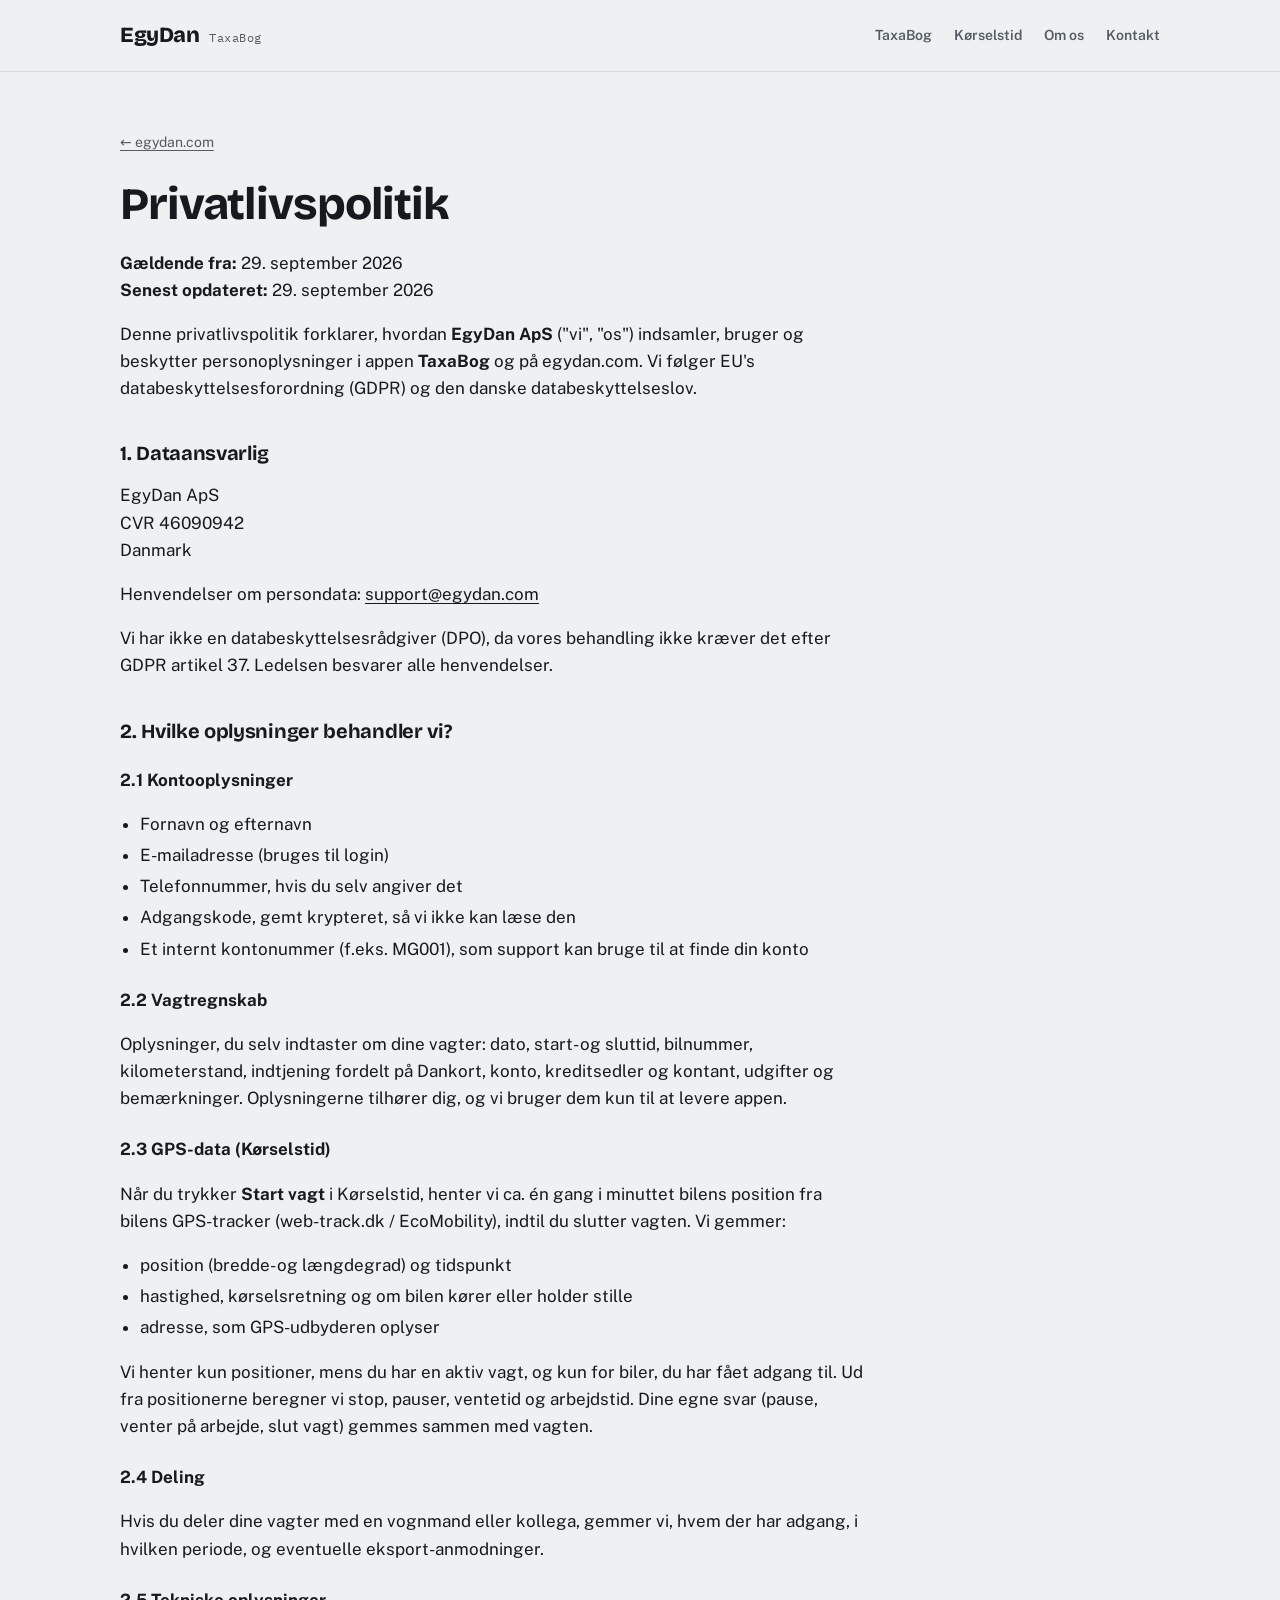
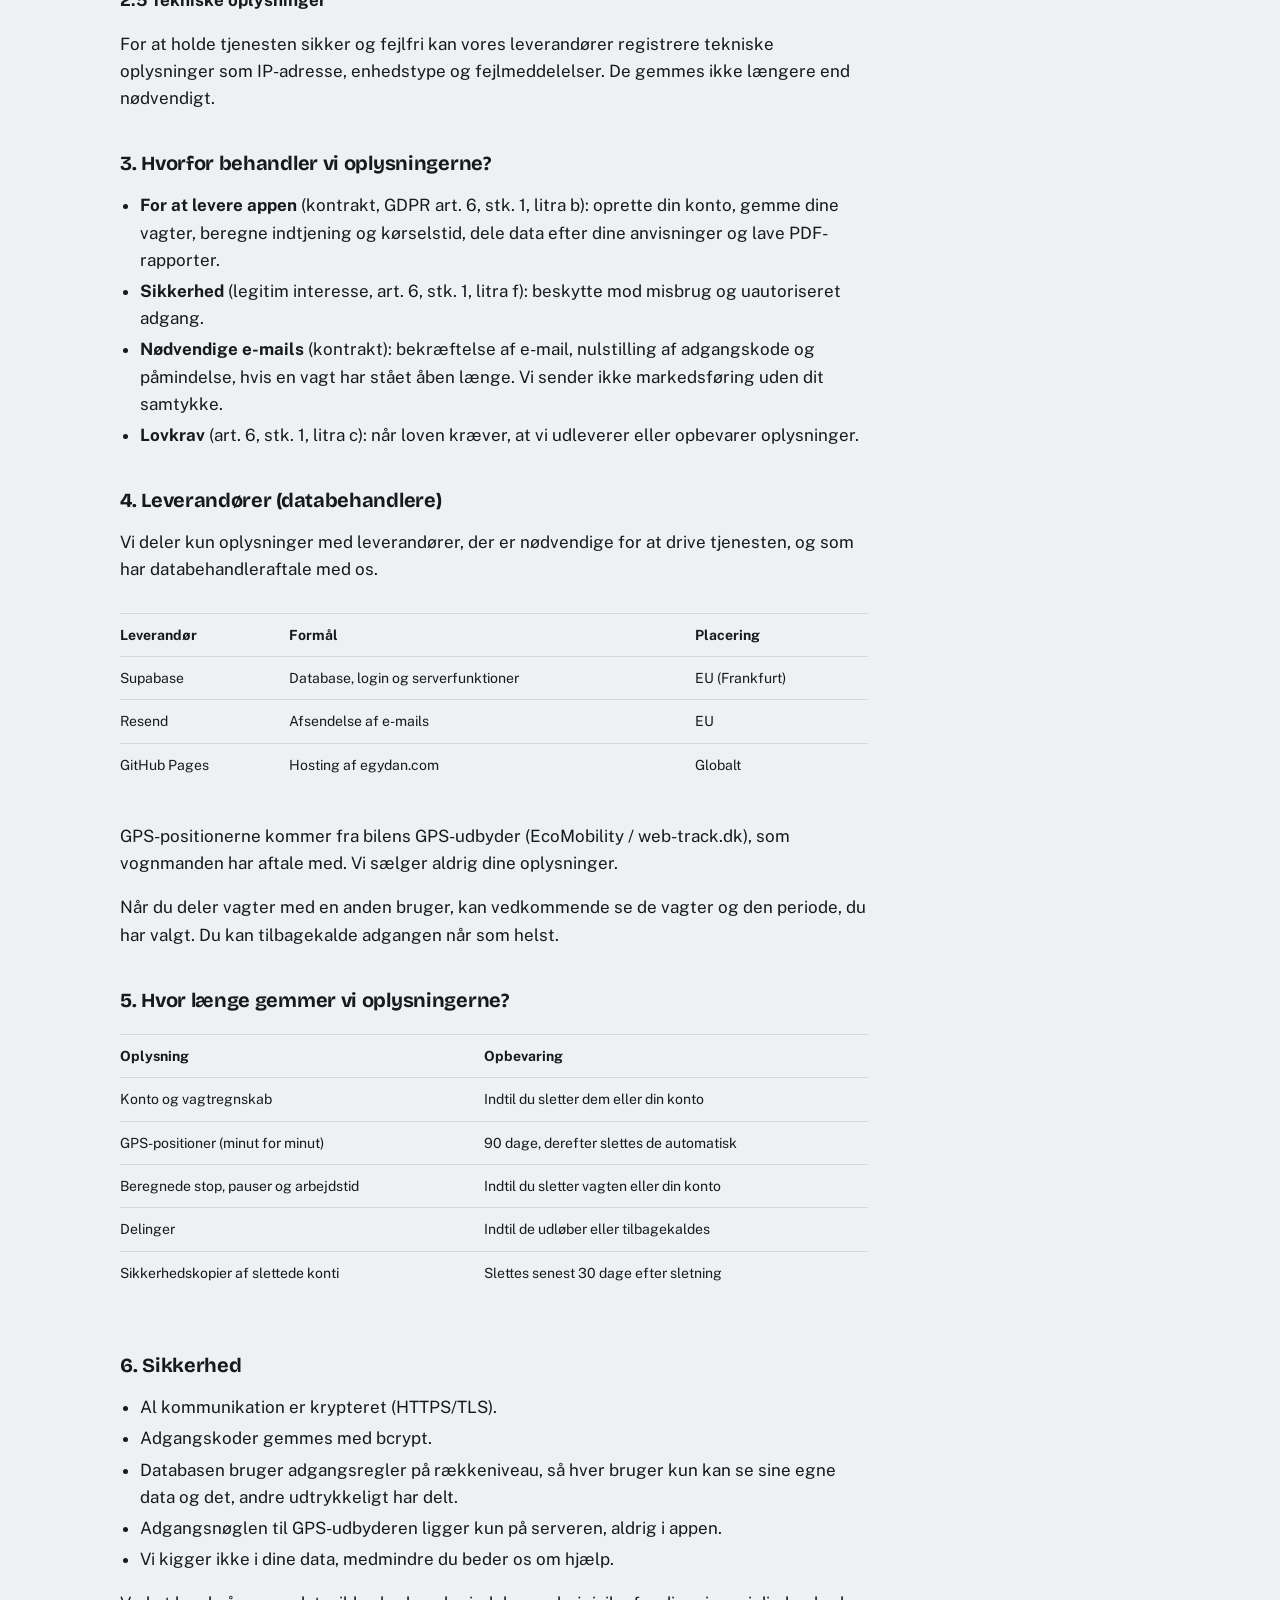
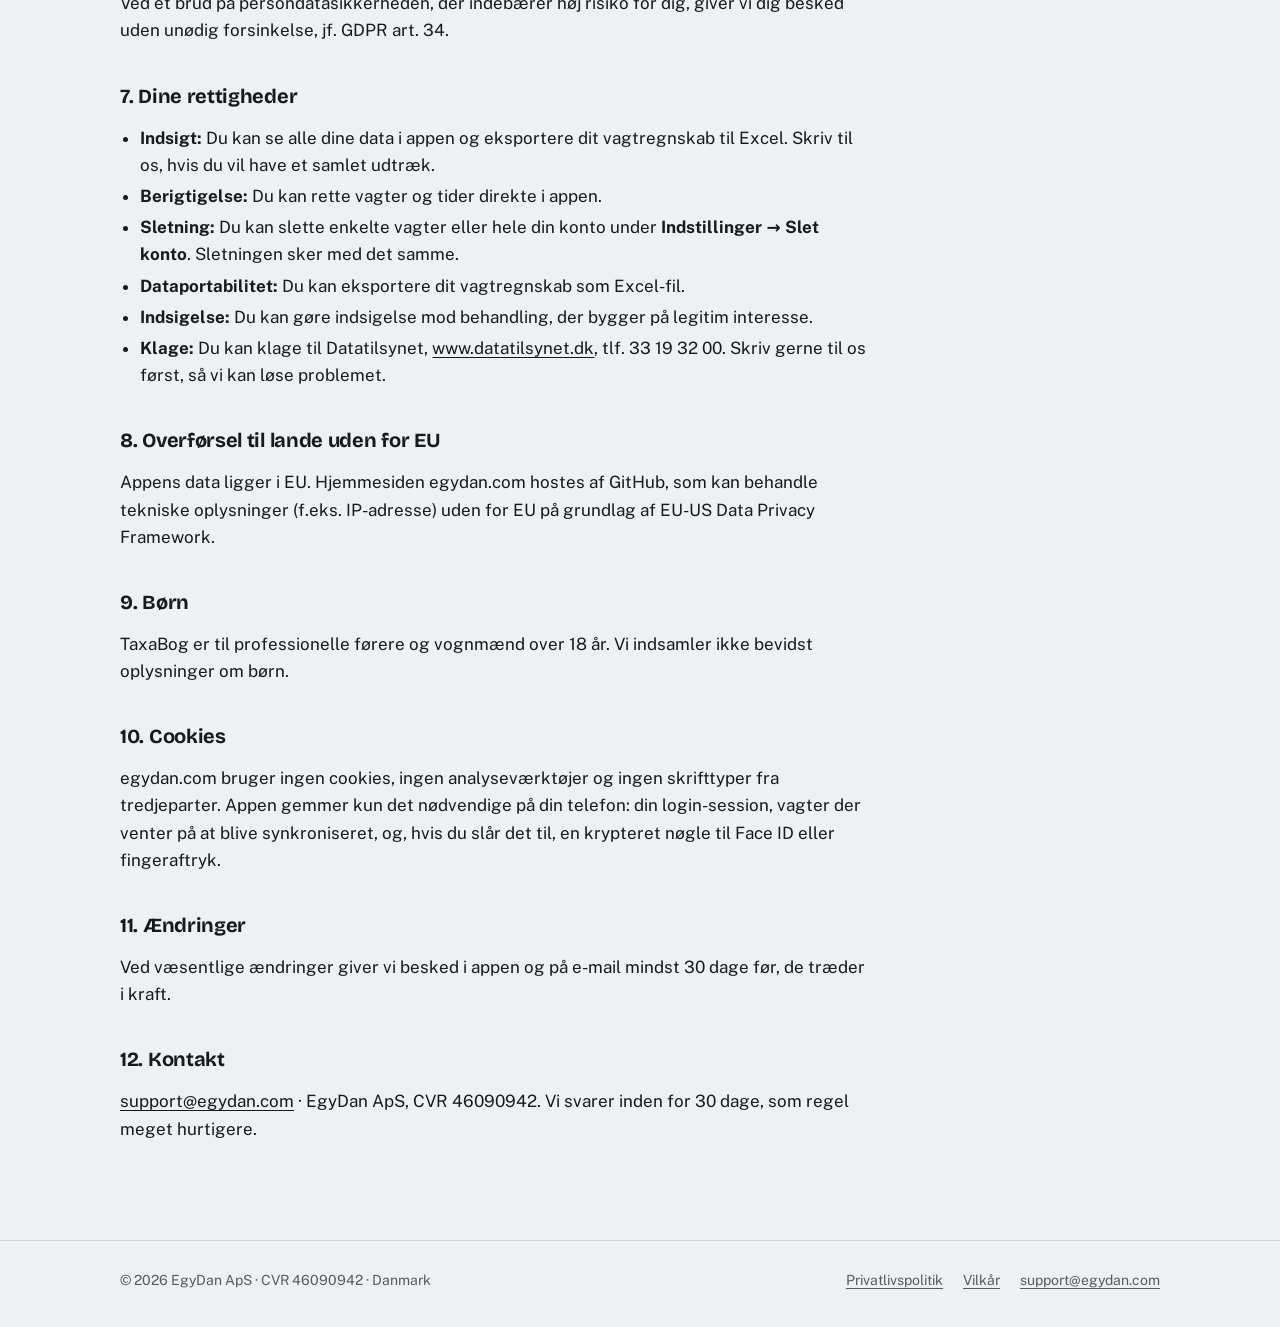
==== privatlivspolitik/index.html @ d36fbb98 "egydan.com" ====
<!doctype html>
<html lang="da">
<head>
<meta charset="utf-8">
<meta name="viewport" content="width=device-width, initial-scale=1, viewport-fit=cover">
<title>Privatlivspolitik · EgyDan</title>
<meta name="description" content="Sådan behandler EgyDan ApS personoplysninger i TaxaBog.">
<meta name="theme-color" content="#111316" media="(prefers-color-scheme: dark)">
<meta name="theme-color" content="#eef0f2" media="(prefers-color-scheme: light)">
<link rel="icon" href="data:image/svg+xml,%3Csvg xmlns='http://www.w3.org/2000/svg' viewBox='0 0 32 32'%3E%3Crect width='32' height='32' rx='7' fill='%2316191d'/%3E%3Crect x='6' y='9' width='20' height='6' rx='2' fill='%23ffb800'/%3E%3Crect x='6' y='18' width='20' height='3' rx='1.5' fill='%23eef0f2'/%3E%3Crect x='6' y='23' width='13' height='3' rx='1.5' fill='%23eef0f2'/%3E%3C/svg%3E">
<link rel="preload" href="../fonts/bricolage-grotesque-latin-wght-normal.woff2" as="font" type="font/woff2" crossorigin>
<link rel="stylesheet" href="../style.css">
</head>
<body>
<header class="site-header">
  <div class="wrap">
    <a class="brand" href="../">
      <span class="brand-mark">EgyDan</span>
      <span class="brand-sub">TaxaBog</span>
    </a>
    <nav class="nav" aria-label="Hovedmenu">
      <a href="../#taxabog">TaxaBog</a>
      <a href="../#koerselstid">Kørselstid</a>
      <a href="../#om">Om os</a>
      <a href="../#kontakt">Kontakt</a>
    </nav>
  </div>
</header>

<main class="legal">
  <div class="wrap">
    <a class="back" href="../">← egydan.com</a>
    <article class="prose">
<h1>Privatlivspolitik</h1>
<p><strong>Gældende fra:</strong> 29. september 2026<br />
<strong>Senest opdateret:</strong> 29. september 2026</p>
<p>Denne privatlivspolitik forklarer, hvordan <strong>EgyDan ApS</strong> ("vi", "os") indsamler, bruger og beskytter personoplysninger i appen <strong>TaxaBog</strong> og på egydan.com. Vi følger EU's databeskyttelsesforordning (GDPR) og den danske databeskyttelseslov.</p>
<h2>1. Dataansvarlig</h2>
<p>EgyDan ApS<br />
CVR 46090942<br />
Danmark</p>
<p>Henvendelser om persondata: <a href="mailto:support@egydan.com">support@egydan.com</a></p>
<p>Vi har ikke en databeskyttelsesrådgiver (DPO), da vores behandling ikke kræver det efter GDPR artikel 37. Ledelsen besvarer alle henvendelser.</p>
<h2>2. Hvilke oplysninger behandler vi?</h2>
<h3>2.1 Kontooplysninger</h3>
<ul>
<li>Fornavn og efternavn</li>
<li>E-mailadresse (bruges til login)</li>
<li>Telefonnummer, hvis du selv angiver det</li>
<li>Adgangskode, gemt krypteret, så vi ikke kan læse den</li>
<li>Et internt kontonummer (f.eks. MG001), som support kan bruge til at finde din konto</li>
</ul>
<h3>2.2 Vagtregnskab</h3>
<p>Oplysninger, du selv indtaster om dine vagter: dato, start- og sluttid, bilnummer, kilometerstand, indtjening fordelt på Dankort, konto, kreditsedler og kontant, udgifter og bemærkninger. Oplysningerne tilhører dig, og vi bruger dem kun til at levere appen.</p>
<h3>2.3 GPS-data (Kørselstid)</h3>
<p>Når du trykker <strong>Start vagt</strong> i Kørselstid, henter vi ca. én gang i minuttet bilens position fra bilens GPS-tracker (web-track.dk / EcoMobility), indtil du slutter vagten. Vi gemmer:</p>
<ul>
<li>position (bredde- og længdegrad) og tidspunkt</li>
<li>hastighed, kørselsretning og om bilen kører eller holder stille</li>
<li>adresse, som GPS-udbyderen oplyser</li>
</ul>
<p>Vi henter kun positioner, mens du har en aktiv vagt, og kun for biler, du har fået adgang til. Ud fra positionerne beregner vi stop, pauser, ventetid og arbejdstid. Dine egne svar (pause, venter på arbejde, slut vagt) gemmes sammen med vagten.</p>
<h3>2.4 Deling</h3>
<p>Hvis du deler dine vagter med en vognmand eller kollega, gemmer vi, hvem der har adgang, i hvilken periode, og eventuelle eksport-anmodninger.</p>
<h3>2.5 Tekniske oplysninger</h3>
<p>For at holde tjenesten sikker og fejlfri kan vores leverandører registrere tekniske oplysninger som IP-adresse, enhedstype og fejlmeddelelser. De gemmes ikke længere end nødvendigt.</p>
<h2>3. Hvorfor behandler vi oplysningerne?</h2>
<ul>
<li><strong>For at levere appen</strong> (kontrakt, GDPR art. 6, stk. 1, litra b): oprette din konto, gemme dine vagter, beregne indtjening og kørselstid, dele data efter dine anvisninger og lave PDF-rapporter.</li>
<li><strong>Sikkerhed</strong> (legitim interesse, art. 6, stk. 1, litra f): beskytte mod misbrug og uautoriseret adgang.</li>
<li><strong>Nødvendige e-mails</strong> (kontrakt): bekræftelse af e-mail, nulstilling af adgangskode og påmindelse, hvis en vagt har stået åben længe. Vi sender ikke markedsføring uden dit samtykke.</li>
<li><strong>Lovkrav</strong> (art. 6, stk. 1, litra c): når loven kræver, at vi udleverer eller opbevarer oplysninger.</li>
</ul>
<h2>4. Leverandører (databehandlere)</h2>
<p>Vi deler kun oplysninger med leverandører, der er nødvendige for at drive tjenesten, og som har databehandleraftale med os.</p>
<div class="table-scroll"><table>
<thead>
<tr>
<th>Leverandør</th>
<th>Formål</th>
<th>Placering</th>
</tr>
</thead>
<tbody>
<tr>
<td>Supabase</td>
<td>Database, login og serverfunktioner</td>
<td>EU (Frankfurt)</td>
</tr>
<tr>
<td>Resend</td>
<td>Afsendelse af e-mails</td>
<td>EU</td>
</tr>
<tr>
<td>GitHub Pages</td>
<td>Hosting af egydan.com</td>
<td>Globalt</td>
</tr>
</tbody>
</table></div>
<p>GPS-positionerne kommer fra bilens GPS-udbyder (EcoMobility / web-track.dk), som vognmanden har aftale med. Vi sælger aldrig dine oplysninger.</p>
<p>Når du deler vagter med en anden bruger, kan vedkommende se de vagter og den periode, du har valgt. Du kan tilbagekalde adgangen når som helst.</p>
<h2>5. Hvor længe gemmer vi oplysningerne?</h2>
<div class="table-scroll"><table>
<thead>
<tr>
<th>Oplysning</th>
<th>Opbevaring</th>
</tr>
</thead>
<tbody>
<tr>
<td>Konto og vagtregnskab</td>
<td>Indtil du sletter dem eller din konto</td>
</tr>
<tr>
<td>GPS-positioner (minut for minut)</td>
<td>90 dage, derefter slettes de automatisk</td>
</tr>
<tr>
<td>Beregnede stop, pauser og arbejdstid</td>
<td>Indtil du sletter vagten eller din konto</td>
</tr>
<tr>
<td>Delinger</td>
<td>Indtil de udløber eller tilbagekaldes</td>
</tr>
<tr>
<td>Sikkerhedskopier af slettede konti</td>
<td>Slettes senest 30 dage efter sletning</td>
</tr>
</tbody>
</table></div>
<h2>6. Sikkerhed</h2>
<ul>
<li>Al kommunikation er krypteret (HTTPS/TLS).</li>
<li>Adgangskoder gemmes med bcrypt.</li>
<li>Databasen bruger adgangsregler på rækkeniveau, så hver bruger kun kan se sine egne data og det, andre udtrykkeligt har delt.</li>
<li>Adgangsnøglen til GPS-udbyderen ligger kun på serveren, aldrig i appen.</li>
<li>Vi kigger ikke i dine data, medmindre du beder os om hjælp.</li>
</ul>
<p>Ved et brud på persondatasikkerheden, der indebærer høj risiko for dig, giver vi dig besked uden unødig forsinkelse, jf. GDPR art. 34.</p>
<h2>7. Dine rettigheder</h2>
<ul>
<li><strong>Indsigt:</strong> Du kan se alle dine data i appen og eksportere dit vagtregnskab til Excel. Skriv til os, hvis du vil have et samlet udtræk.</li>
<li><strong>Berigtigelse:</strong> Du kan rette vagter og tider direkte i appen.</li>
<li><strong>Sletning:</strong> Du kan slette enkelte vagter eller hele din konto under <strong>Indstillinger → Slet konto</strong>. Sletningen sker med det samme.</li>
<li><strong>Dataportabilitet:</strong> Du kan eksportere dit vagtregnskab som Excel-fil.</li>
<li><strong>Indsigelse:</strong> Du kan gøre indsigelse mod behandling, der bygger på legitim interesse.</li>
<li><strong>Klage:</strong> Du kan klage til Datatilsynet, <a href="https://www.datatilsynet.dk">www.datatilsynet.dk</a>, tlf. 33 19 32 00. Skriv gerne til os først, så vi kan løse problemet.</li>
</ul>
<h2>8. Overførsel til lande uden for EU</h2>
<p>Appens data ligger i EU. Hjemmesiden egydan.com hostes af GitHub, som kan behandle tekniske oplysninger (f.eks. IP-adresse) uden for EU på grundlag af EU-US Data Privacy Framework.</p>
<h2>9. Børn</h2>
<p>TaxaBog er til professionelle førere og vognmænd over 18 år. Vi indsamler ikke bevidst oplysninger om børn.</p>
<h2>10. Cookies</h2>
<p>egydan.com bruger ingen cookies, ingen analyseværktøjer og ingen skrifttyper fra tredjeparter. Appen gemmer kun det nødvendige på din telefon: din login-session, vagter der venter på at blive synkroniseret, og, hvis du slår det til, en krypteret nøgle til Face ID eller fingeraftryk.</p>
<h2>11. Ændringer</h2>
<p>Ved væsentlige ændringer giver vi besked i appen og på e-mail mindst 30 dage før, de træder i kraft.</p>
<h2>12. Kontakt</h2>
<p><a href="mailto:support@egydan.com">support@egydan.com</a> · EgyDan ApS, CVR 46090942. Vi svarer inden for 30 dage, som regel meget hurtigere.</p>
    </article>
  </div>
</main>

<footer class="site-footer">
  <div class="wrap">
    <span>© 2026 EgyDan ApS · CVR 46090942 · Danmark</span>
    <nav aria-label="Juridisk">
      <a href="../privatlivspolitik/" aria-current="page">Privatlivspolitik</a>
      <a href="../vilkaar/">Vilkår</a>
      <a href="mailto:support@egydan.com">support@egydan.com</a>
    </nav>
  </div>
</footer>
</body>
</html>
---- style.css ----
/* ==========================================================================
   egydan.com — EgyDan ApS / TaxaBog
   Layout: one 1080px column; the hero pairs the pitch with a shift slip
   (vagtseddel), the only boxed object on the page. Everything else is
   type and rhythm. Taxi yellow is the roof sign: used sparingly as a fill.
   ========================================================================== */

@font-face {
  font-family: "Bricolage Grotesque";
  src: url("fonts/bricolage-grotesque-latin-wght-normal.woff2") format("woff2-variations");
  font-weight: 200 800;
  font-display: swap;
}
@font-face {
  font-family: "Public Sans";
  src: url("fonts/public-sans-latin-400-normal.woff2") format("woff2");
  font-weight: 400;
  font-display: swap;
}
@font-face {
  font-family: "Public Sans";
  src: url("fonts/public-sans-latin-600-normal.woff2") format("woff2");
  font-weight: 600;
  font-display: swap;
}
@font-face {
  font-family: "Public Sans";
  src: url("fonts/public-sans-latin-700-normal.woff2") format("woff2");
  font-weight: 700;
  font-display: swap;
}
@font-face {
  font-family: "IBM Plex Mono";
  src: url("fonts/ibm-plex-mono-latin-400-normal.woff2") format("woff2");
  font-weight: 400;
  font-display: swap;
}
@font-face {
  font-family: "IBM Plex Mono";
  src: url("fonts/ibm-plex-mono-latin-500-normal.woff2") format("woff2");
  font-weight: 500;
  font-display: swap;
}

:root {
  --bg: #eef0f2;          /* asphalt, light */
  --surface: #ffffff;
  --ink: #16191d;
  --muted: #545b63;
  --line: #d3d8dd;
  --signal: #ffb800;      /* taxi roof sign */
  --signal-ink: #16191d;
  --good: #16794a;

  --display: "Bricolage Grotesque", "Arial Narrow", system-ui, sans-serif;
  --body: "Public Sans", system-ui, -apple-system, "Segoe UI", sans-serif;
  --mono: "IBM Plex Mono", ui-monospace, "SFMono-Regular", Menlo, monospace;

  --step--1: 0.875rem;
  --step-0: 1.0625rem;
  --step-1: 1.25rem;
  --step-2: 1.625rem;
  --step-3: clamp(2.1rem, 4.6vw, 3.4rem);

  color-scheme: light;
}
@media (prefers-color-scheme: dark) {
  :root:not([data-theme="light"]) {
    --bg: #111316;
    --surface: #1a1d21;
    --ink: #eef0f2;
    --muted: #9ba2aa;
    --line: #2b3036;
    --signal: #ffb800;
    --signal-ink: #111316;
    --good: #4cc38a;
    color-scheme: dark;
  }
}
:root[data-theme="dark"] {
  --bg: #111316;
  --surface: #1a1d21;
  --ink: #eef0f2;
  --muted: #9ba2aa;
  --line: #2b3036;
  --signal: #ffb800;
  --signal-ink: #111316;
  --good: #4cc38a;
  color-scheme: dark;
}

*, *::before, *::after { box-sizing: border-box; }

html { -webkit-text-size-adjust: 100%; }

body {
  margin: 0;
  background: var(--bg);
  color: var(--ink);
  font-family: var(--body);
  font-size: var(--step-0);
  line-height: 1.6;
}

img { max-width: 100%; }

a { color: inherit; text-decoration-thickness: 1px; text-underline-offset: 3px; }
a:hover { text-decoration-color: var(--signal); }
a:focus-visible, button:focus-visible {
  outline: 3px solid var(--signal);
  outline-offset: 3px;
  border-radius: 4px;
}

.wrap {
  width: 100%;
  max-width: 1080px;
  margin-inline: auto;
  padding-inline: 20px;
}

/* ---------- header ---------- */

.site-header {
  border-bottom: 1px solid var(--line);
}
.site-header .wrap {
  display: flex;
  flex-wrap: wrap;
  align-items: center;
  justify-content: space-between;
  gap: 12px 24px;
  padding-block: 18px;
}
.brand {
  display: flex;
  align-items: baseline;
  gap: 10px;
  text-decoration: none;
}
.brand-mark {
  font-family: var(--display);
  font-weight: 800;
  font-size: 1.35rem;
  letter-spacing: -0.02em;
}
.brand-sub {
  font-family: var(--mono);
  font-size: 0.78rem;
  color: var(--muted);
  letter-spacing: 0.04em;
}
.nav {
  display: flex;
  flex-wrap: wrap;
  gap: 4px 22px;
  font-size: var(--step--1);
  font-weight: 600;
}
.nav a { text-decoration: none; color: var(--muted); }
.nav a:hover, .nav a[aria-current="page"] { color: var(--ink); }

/* ---------- hero ---------- */

.hero .wrap {
  display: grid;
  grid-template-columns: minmax(0, 1.15fr) minmax(0, 0.85fr);
  gap: 48px;
  align-items: center;
  padding-block: 64px 72px;
}
.eyebrow {
  font-family: var(--mono);
  font-size: 0.8rem;
  letter-spacing: 0.08em;
  text-transform: uppercase;
  color: var(--muted);
  margin: 0 0 18px;
}
h1 {
  font-family: var(--display);
  font-weight: 750;
  font-size: var(--step-3);
  line-height: 1.04;
  letter-spacing: -0.025em;
  margin: 0 0 22px;
  text-wrap: balance;
}
.hl {
  background: linear-gradient(transparent 58%, var(--signal) 58%, var(--signal) 92%, transparent 92%);
  padding-inline: 0.06em;
  -webkit-box-decoration-break: clone;
  box-decoration-break: clone;
}
.lead {
  font-size: var(--step-1);
  line-height: 1.55;
  color: var(--muted);
  max-width: 34em;
  margin: 0 0 30px;
}
.actions { display: flex; flex-wrap: wrap; gap: 12px; align-items: center; }
.btn {
  display: inline-flex;
  align-items: center;
  gap: 8px;
  padding: 13px 20px;
  border-radius: 999px;
  font-weight: 700;
  font-size: var(--step--1);
  text-decoration: none;
  border: 1.5px solid var(--ink);
}
.btn-primary { background: var(--signal); color: var(--signal-ink); border-color: var(--signal); }
.btn-primary:hover { filter: brightness(1.05); }
.btn-ghost { color: var(--ink); }
.btn-ghost:hover { background: var(--surface); }
.status {
  margin: 22px 0 0;
  font-size: var(--step--1);
  color: var(--muted);
  display: flex;
  align-items: center;
  gap: 8px;
}
.status::before {
  content: "";
  width: 8px;
  height: 8px;
  border-radius: 50%;
  background: var(--good);
  flex: none;
}

/* ---------- the shift slip ---------- */

.slip {
  position: relative;
  background: var(--surface);
  border: 1px solid var(--line);
  border-radius: 6px;
  font-family: var(--mono);
  font-size: 0.9rem;
  box-shadow: 0 18px 40px -24px rgba(0, 0, 0, 0.35);
  transform: rotate(1.2deg);
  max-width: 380px;
  justify-self: center;
  width: 100%;
}
.slip::after {           /* tear-off edge */
  content: "";
  position: absolute;
  left: 0;
  right: 0;
  bottom: -7px;
  height: 8px;
  background:
    radial-gradient(circle at 7px 0, var(--bg) 5px, transparent 5.5px) 0 0 / 14px 8px repeat-x;
}
.slip-head {
  background: var(--signal);
  color: var(--signal-ink);
  padding: 10px 18px;
  border-radius: 5px 5px 0 0;
  display: flex;
  justify-content: space-between;
  font-weight: 500;
  letter-spacing: 0.08em;
  text-transform: uppercase;
  font-size: 0.78rem;
}
.slip-body { padding: 16px 18px 22px; display: grid; gap: 14px; }
.slip-meta { color: var(--muted); font-size: 0.8rem; line-height: 1.5; }
.slip dl { margin: 0; display: grid; gap: 7px; }
.slip .row {
  display: flex;
  justify-content: space-between;
  gap: 12px;
  font-variant-numeric: tabular-nums;
}
.slip dt { color: var(--muted); }
.slip dd { margin: 0; font-weight: 500; text-align: right; }
.slip .rule { border-top: 1px dashed var(--line); }
.slip .total dt, .slip .total dd { color: var(--ink); font-weight: 500; }
.slip .total dd { font-size: 1.05rem; }
.slip .wait dd { color: var(--good); }
.slip-foot { color: var(--muted); font-size: 0.74rem; line-height: 1.5; }

/* ---------- sections ---------- */

section { padding-block: 72px; border-top: 1px solid var(--line); }
h2 {
  font-family: var(--display);
  font-weight: 700;
  font-size: var(--step-2);
  line-height: 1.15;
  letter-spacing: -0.015em;
  margin: 0 0 14px;
  text-wrap: balance;
}
.section-intro { color: var(--muted); max-width: 38em; margin: 0 0 40px; }

.features {
  display: grid;
  grid-template-columns: repeat(2, minmax(0, 1fr));
  gap: 40px 56px;
}
.feature h3 {
  font-family: var(--display);
  font-weight: 650;
  font-size: var(--step-1);
  margin: 0 0 8px;
  display: flex;
  align-items: baseline;
  gap: 12px;
}
.tag {
  font-family: var(--mono);
  font-size: 0.7rem;
  font-weight: 500;
  letter-spacing: 0.08em;
  text-transform: uppercase;
  color: var(--muted);
  border: 1px solid var(--line);
  border-radius: 4px;
  padding: 1px 6px;
}
.feature p { margin: 0; color: var(--muted); max-width: 32em; }

.how {
  display: grid;
  grid-template-columns: minmax(0, 1fr) minmax(0, 1fr);
  gap: 48px;
  align-items: start;
}
.steps { list-style: none; margin: 0; padding: 0; display: grid; gap: 22px; counter-reset: step; }
.steps li { display: grid; grid-template-columns: 2.2rem minmax(0, 1fr); gap: 14px; counter-increment: step; }
.steps li::before {
  content: counter(step);
  font-family: var(--mono);
  font-weight: 500;
  width: 2.2rem;
  height: 2.2rem;
  border-radius: 50%;
  border: 1.5px solid var(--ink);
  display: grid;
  place-items: center;
  font-size: 0.9rem;
}
.steps strong { display: block; font-weight: 700; }
.steps span { color: var(--muted); }

.rules { overflow-x: auto; }
.rules table { width: 100%; border-collapse: collapse; font-size: var(--step--1); }
.rules caption {
  text-align: left;
  font-family: var(--mono);
  font-size: 0.78rem;
  letter-spacing: 0.08em;
  text-transform: uppercase;
  color: var(--muted);
  padding-bottom: 10px;
}
.rules th, .rules td { text-align: left; padding: 12px 10px 12px 0; border-top: 1px solid var(--line); vertical-align: top; }
.rules th { font-family: var(--mono); font-weight: 500; white-space: nowrap; font-variant-numeric: tabular-nums; }
.rules td { color: var(--muted); }
.rules .paid { color: var(--good); font-weight: 600; }

.about { max-width: 42em; }
.about p { margin: 0 0 16px; }
.about p:last-child { margin: 0; }

.contact-mail {
  font-family: var(--display);
  font-weight: 700;
  font-size: clamp(1.5rem, 4vw, 2.2rem);
  letter-spacing: -0.01em;
  word-break: break-word;
}
.contact-mail a { text-decoration-color: var(--signal); text-decoration-thickness: 3px; }
.contact-grid { display: grid; gap: 10px; }
.contact-grid p { margin: 0; color: var(--muted); }

/* ---------- legal pages ---------- */

.legal .wrap { padding-block: 56px 80px; }
.prose { max-width: 44em; }
.prose h1 { font-size: clamp(2rem, 4vw, 2.8rem); }
.prose h2 { font-size: var(--step-1); margin: 40px 0 10px; }
.prose h3 { font-size: var(--step-0); margin: 24px 0 6px; font-weight: 700; }
.prose p, .prose li { color: var(--ink); }
.prose ul { padding-left: 1.2em; }
.prose li { margin-bottom: 4px; }
.prose table { width: 100%; border-collapse: collapse; font-size: var(--step--1); margin: 12px 0 20px; }
.prose th, .prose td { text-align: left; padding: 10px 12px 10px 0; border-top: 1px solid var(--line); vertical-align: top; }
.prose th { font-weight: 700; }
.table-scroll { overflow-x: auto; }
.back { display: inline-block; margin-bottom: 28px; font-size: var(--step--1); color: var(--muted); }

/* ---------- footer ---------- */

.site-footer { border-top: 1px solid var(--line); font-size: var(--step--1); color: var(--muted); }
.site-footer .wrap {
  display: flex;
  flex-wrap: wrap;
  justify-content: space-between;
  gap: 12px 24px;
  padding-block: 28px 36px;
}
.site-footer nav { display: flex; flex-wrap: wrap; gap: 6px 20px; }

/* ---------- small screens ---------- */

@media (max-width: 820px) {
  .hero .wrap { grid-template-columns: minmax(0, 1fr); gap: 44px; padding-block: 44px 56px; }
  .slip { transform: none; }
  .features, .how { grid-template-columns: minmax(0, 1fr); gap: 32px; }
  section { padding-block: 56px; }
}

@media (prefers-reduced-motion: no-preference) {
  .slip { transition: transform 0.4s ease; }
  .slip:hover { transform: rotate(0deg); }
}
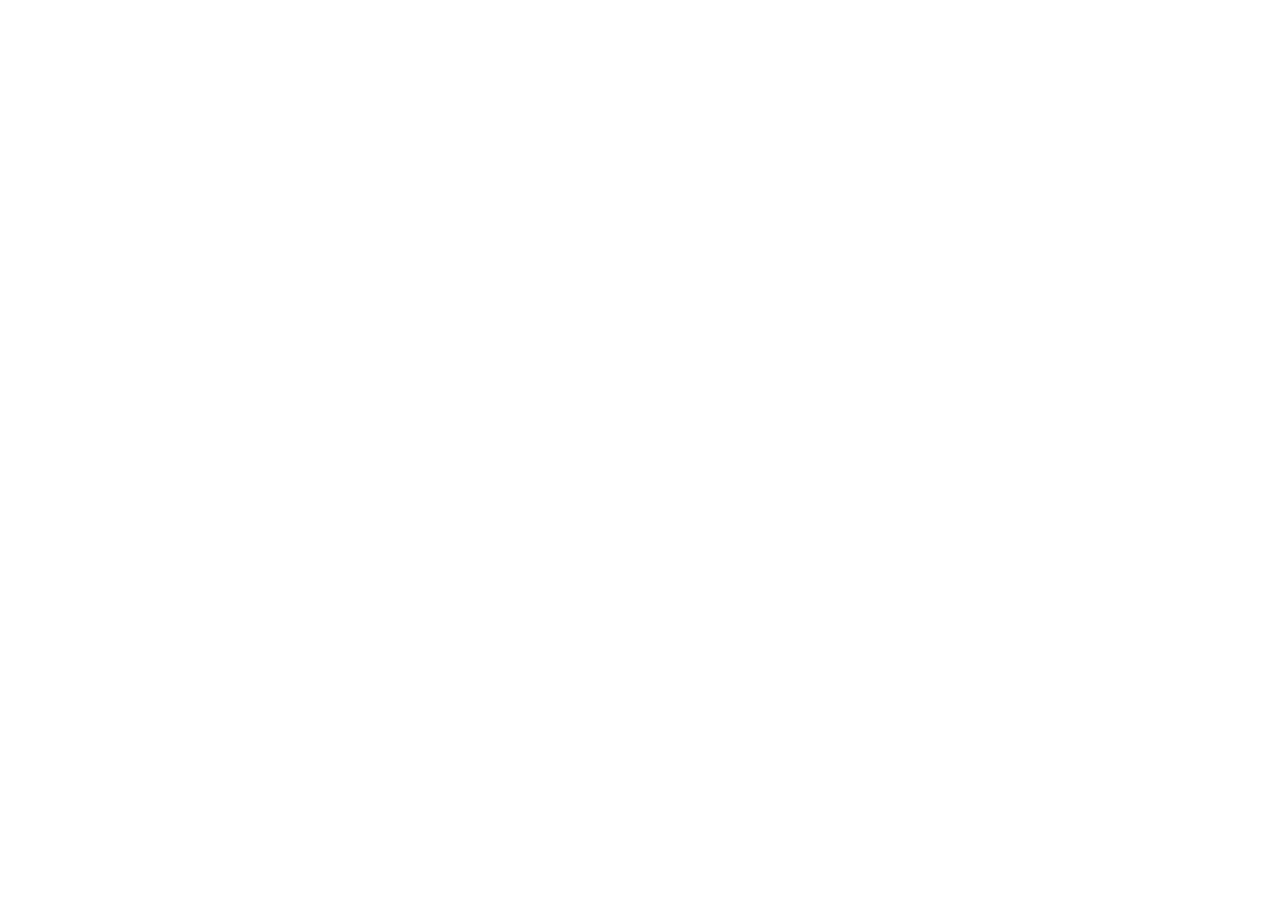
==== commit d743e891: "Company page; TaxaBog moved to taxabog.dk" ====
--- a/privatlivspolitik/index.html
+++ b/privatlivspolitik/index.html
@@ -1,178 +1,7 @@
 <!doctype html>
-<html lang="da">
-<head>
-<meta charset="utf-8">
-<meta name="viewport" content="width=device-width, initial-scale=1, viewport-fit=cover">
-<title>Privatlivspolitik · EgyDan</title>
-<meta name="description" content="Sådan behandler EgyDan ApS personoplysninger i TaxaBog.">
-<meta name="theme-color" content="#111316" media="(prefers-color-scheme: dark)">
-<meta name="theme-color" content="#eef0f2" media="(prefers-color-scheme: light)">
-<link rel="icon" href="data:image/svg+xml,%3Csvg xmlns='http://www.w3.org/2000/svg' viewBox='0 0 32 32'%3E%3Crect width='32' height='32' rx='7' fill='%2316191d'/%3E%3Crect x='6' y='9' width='20' height='6' rx='2' fill='%23ffb800'/%3E%3Crect x='6' y='18' width='20' height='3' rx='1.5' fill='%23eef0f2'/%3E%3Crect x='6' y='23' width='13' height='3' rx='1.5' fill='%23eef0f2'/%3E%3C/svg%3E">
-<link rel="preload" href="../fonts/bricolage-grotesque-latin-wght-normal.woff2" as="font" type="font/woff2" crossorigin>
-<link rel="stylesheet" href="../style.css">
-</head>
-<body>
-<header class="site-header">
-  <div class="wrap">
-    <a class="brand" href="../">
-      <span class="brand-mark">EgyDan</span>
-      <span class="brand-sub">TaxaBog</span>
-    </a>
-    <nav class="nav" aria-label="Hovedmenu">
-      <a href="../#taxabog">TaxaBog</a>
-      <a href="../#koerselstid">Kørselstid</a>
-      <a href="../#om">Om os</a>
-      <a href="../#kontakt">Kontakt</a>
-    </nav>
-  </div>
-</header>
-
-<main class="legal">
-  <div class="wrap">
-    <a class="back" href="../">← egydan.com</a>
-    <article class="prose">
-<h1>Privatlivspolitik</h1>
-<p><strong>Gældende fra:</strong> 29. september 2026<br />
-<strong>Senest opdateret:</strong> 29. september 2026</p>
-<p>Denne privatlivspolitik forklarer, hvordan <strong>EgyDan ApS</strong> ("vi", "os") indsamler, bruger og beskytter personoplysninger i appen <strong>TaxaBog</strong> og på egydan.com. Vi følger EU's databeskyttelsesforordning (GDPR) og den danske databeskyttelseslov.</p>
-<h2>1. Dataansvarlig</h2>
-<p>EgyDan ApS<br />
-CVR 46090942<br />
-Danmark</p>
-<p>Henvendelser om persondata: <a href="mailto:support@egydan.com">support@egydan.com</a></p>
-<p>Vi har ikke en databeskyttelsesrådgiver (DPO), da vores behandling ikke kræver det efter GDPR artikel 37. Ledelsen besvarer alle henvendelser.</p>
-<h2>2. Hvilke oplysninger behandler vi?</h2>
-<h3>2.1 Kontooplysninger</h3>
-<ul>
-<li>Fornavn og efternavn</li>
-<li>E-mailadresse (bruges til login)</li>
-<li>Telefonnummer, hvis du selv angiver det</li>
-<li>Adgangskode, gemt krypteret, så vi ikke kan læse den</li>
-<li>Et internt kontonummer (f.eks. MG001), som support kan bruge til at finde din konto</li>
-</ul>
-<h3>2.2 Vagtregnskab</h3>
-<p>Oplysninger, du selv indtaster om dine vagter: dato, start- og sluttid, bilnummer, kilometerstand, indtjening fordelt på Dankort, konto, kreditsedler og kontant, udgifter og bemærkninger. Oplysningerne tilhører dig, og vi bruger dem kun til at levere appen.</p>
-<h3>2.3 GPS-data (Kørselstid)</h3>
-<p>Når du trykker <strong>Start vagt</strong> i Kørselstid, henter vi ca. én gang i minuttet bilens position fra bilens GPS-tracker (web-track.dk / EcoMobility), indtil du slutter vagten. Vi gemmer:</p>
-<ul>
-<li>position (bredde- og længdegrad) og tidspunkt</li>
-<li>hastighed, kørselsretning og om bilen kører eller holder stille</li>
-<li>adresse, som GPS-udbyderen oplyser</li>
-</ul>
-<p>Vi henter kun positioner, mens du har en aktiv vagt, og kun for biler, du har fået adgang til. Ud fra positionerne beregner vi stop, pauser, ventetid og arbejdstid. Dine egne svar (pause, venter på arbejde, slut vagt) gemmes sammen med vagten.</p>
-<h3>2.4 Deling</h3>
-<p>Hvis du deler dine vagter med en vognmand eller kollega, gemmer vi, hvem der har adgang, i hvilken periode, og eventuelle eksport-anmodninger.</p>
-<h3>2.5 Tekniske oplysninger</h3>
-<p>For at holde tjenesten sikker og fejlfri kan vores leverandører registrere tekniske oplysninger som IP-adresse, enhedstype og fejlmeddelelser. De gemmes ikke længere end nødvendigt.</p>
-<h2>3. Hvorfor behandler vi oplysningerne?</h2>
-<ul>
-<li><strong>For at levere appen</strong> (kontrakt, GDPR art. 6, stk. 1, litra b): oprette din konto, gemme dine vagter, beregne indtjening og kørselstid, dele data efter dine anvisninger og lave PDF-rapporter.</li>
-<li><strong>Sikkerhed</strong> (legitim interesse, art. 6, stk. 1, litra f): beskytte mod misbrug og uautoriseret adgang.</li>
-<li><strong>Nødvendige e-mails</strong> (kontrakt): bekræftelse af e-mail, nulstilling af adgangskode og påmindelse, hvis en vagt har stået åben længe. Vi sender ikke markedsføring uden dit samtykke.</li>
-<li><strong>Lovkrav</strong> (art. 6, stk. 1, litra c): når loven kræver, at vi udleverer eller opbevarer oplysninger.</li>
-</ul>
-<h2>4. Leverandører (databehandlere)</h2>
-<p>Vi deler kun oplysninger med leverandører, der er nødvendige for at drive tjenesten, og som har databehandleraftale med os.</p>
-<div class="table-scroll"><table>
-<thead>
-<tr>
-<th>Leverandør</th>
-<th>Formål</th>
-<th>Placering</th>
-</tr>
-</thead>
-<tbody>
-<tr>
-<td>Supabase</td>
-<td>Database, login og serverfunktioner</td>
-<td>EU (Frankfurt)</td>
-</tr>
-<tr>
-<td>Resend</td>
-<td>Afsendelse af e-mails</td>
-<td>EU</td>
-</tr>
-<tr>
-<td>GitHub Pages</td>
-<td>Hosting af egydan.com</td>
-<td>Globalt</td>
-</tr>
-</tbody>
-</table></div>
-<p>GPS-positionerne kommer fra bilens GPS-udbyder (EcoMobility / web-track.dk), som vognmanden har aftale med. Vi sælger aldrig dine oplysninger.</p>
-<p>Når du deler vagter med en anden bruger, kan vedkommende se de vagter og den periode, du har valgt. Du kan tilbagekalde adgangen når som helst.</p>
-<h2>5. Hvor længe gemmer vi oplysningerne?</h2>
-<div class="table-scroll"><table>
-<thead>
-<tr>
-<th>Oplysning</th>
-<th>Opbevaring</th>
-</tr>
-</thead>
-<tbody>
-<tr>
-<td>Konto og vagtregnskab</td>
-<td>Indtil du sletter dem eller din konto</td>
-</tr>
-<tr>
-<td>GPS-positioner (minut for minut)</td>
-<td>90 dage, derefter slettes de automatisk</td>
-</tr>
-<tr>
-<td>Beregnede stop, pauser og arbejdstid</td>
-<td>Indtil du sletter vagten eller din konto</td>
-</tr>
-<tr>
-<td>Delinger</td>
-<td>Indtil de udløber eller tilbagekaldes</td>
-</tr>
-<tr>
-<td>Sikkerhedskopier af slettede konti</td>
-<td>Slettes senest 30 dage efter sletning</td>
-</tr>
-</tbody>
-</table></div>
-<h2>6. Sikkerhed</h2>
-<ul>
-<li>Al kommunikation er krypteret (HTTPS/TLS).</li>
-<li>Adgangskoder gemmes med bcrypt.</li>
-<li>Databasen bruger adgangsregler på rækkeniveau, så hver bruger kun kan se sine egne data og det, andre udtrykkeligt har delt.</li>
-<li>Adgangsnøglen til GPS-udbyderen ligger kun på serveren, aldrig i appen.</li>
-<li>Vi kigger ikke i dine data, medmindre du beder os om hjælp.</li>
-</ul>
-<p>Ved et brud på persondatasikkerheden, der indebærer høj risiko for dig, giver vi dig besked uden unødig forsinkelse, jf. GDPR art. 34.</p>
-<h2>7. Dine rettigheder</h2>
-<ul>
-<li><strong>Indsigt:</strong> Du kan se alle dine data i appen og eksportere dit vagtregnskab til Excel. Skriv til os, hvis du vil have et samlet udtræk.</li>
-<li><strong>Berigtigelse:</strong> Du kan rette vagter og tider direkte i appen.</li>
-<li><strong>Sletning:</strong> Du kan slette enkelte vagter eller hele din konto under <strong>Indstillinger → Slet konto</strong>. Sletningen sker med det samme.</li>
-<li><strong>Dataportabilitet:</strong> Du kan eksportere dit vagtregnskab som Excel-fil.</li>
-<li><strong>Indsigelse:</strong> Du kan gøre indsigelse mod behandling, der bygger på legitim interesse.</li>
-<li><strong>Klage:</strong> Du kan klage til Datatilsynet, <a href="https://www.datatilsynet.dk">www.datatilsynet.dk</a>, tlf. 33 19 32 00. Skriv gerne til os først, så vi kan løse problemet.</li>
-</ul>
-<h2>8. Overførsel til lande uden for EU</h2>
-<p>Appens data ligger i EU. Hjemmesiden egydan.com hostes af GitHub, som kan behandle tekniske oplysninger (f.eks. IP-adresse) uden for EU på grundlag af EU-US Data Privacy Framework.</p>
-<h2>9. Børn</h2>
-<p>TaxaBog er til professionelle førere og vognmænd over 18 år. Vi indsamler ikke bevidst oplysninger om børn.</p>
-<h2>10. Cookies</h2>
-<p>egydan.com bruger ingen cookies, ingen analyseværktøjer og ingen skrifttyper fra tredjeparter. Appen gemmer kun det nødvendige på din telefon: din login-session, vagter der venter på at blive synkroniseret, og, hvis du slår det til, en krypteret nøgle til Face ID eller fingeraftryk.</p>
-<h2>11. Ændringer</h2>
-<p>Ved væsentlige ændringer giver vi besked i appen og på e-mail mindst 30 dage før, de træder i kraft.</p>
-<h2>12. Kontakt</h2>
-<p><a href="mailto:support@egydan.com">support@egydan.com</a> · EgyDan ApS, CVR 46090942. Vi svarer inden for 30 dage, som regel meget hurtigere.</p>
-    </article>
-  </div>
-</main>
-
-<footer class="site-footer">
-  <div class="wrap">
-    <span>© 2026 EgyDan ApS · CVR 46090942 · Danmark</span>
-    <nav aria-label="Juridisk">
-      <a href="../privatlivspolitik/" aria-current="page">Privatlivspolitik</a>
-      <a href="../vilkaar/">Vilkår</a>
-      <a href="mailto:support@egydan.com">support@egydan.com</a>
-    </nav>
-  </div>
-</footer>
-</body>
-</html>
+<html lang="da"><head><meta charset="utf-8">
+<title>Flyttet til taxabog.dk</title>
+<meta name="robots" content="noindex">
+<link rel="canonical" href="https://taxabog.dk/privatlivspolitik/">
+<meta http-equiv="refresh" content="0; url=https://taxabog.dk/privatlivspolitik/">
+</head><body><p>Siden er flyttet til <a href="https://taxabog.dk/privatlivspolitik/">https://taxabog.dk/privatlivspolitik/</a>.</p></body></html>
